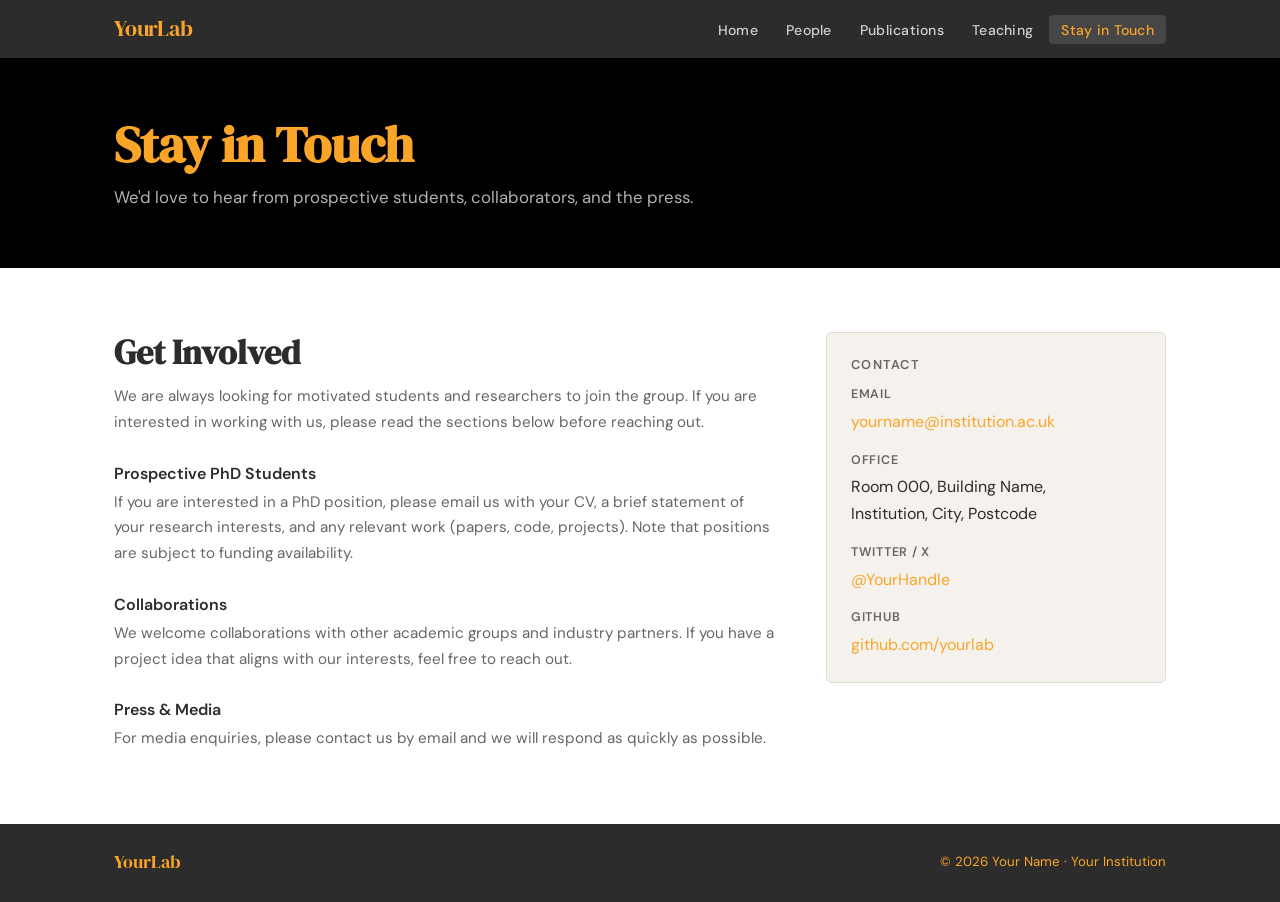
==== contact.html @ 8f4b20a2 "rework colours and style, division in pages, filled home and started people page" ====
<!DOCTYPE html>
<html lang="en">
<head>
    <meta charset="UTF-8">
    <meta name="viewport" content="width=device-width, initial-scale=1.0">
    <title>Stay in Touch · YourLab</title>
    <link rel="preconnect" href="https://fonts.googleapis.com">
    <link rel="preconnect" href="https://fonts.gstatic.com" crossorigin>
    <link href="https://fonts.googleapis.com/css2?family=DM+Serif+Display:ital@0;1&family=DM+Sans:wght@300;400;500;600&display=swap" rel="stylesheet">
    <link rel="stylesheet" href="style.css">
</head>
<body>

    <header class="site-header">
        <nav class="navbar">
            <a href="index.html" class="nav-logo">YourLab</a>
            <ul class="nav-links">
                <li><a href="index.html">Home</a></li>
                <li><a href="people.html">People</a></li>
                <li><a href="publications.html">Publications</a></li>
                <li><a href="teaching.html">Teaching</a></li>
                <li><a href="contact.html" class="active">Stay in Touch</a></li>
            </ul>
            <button class="nav-toggle" aria-label="Toggle menu">&#9776;</button>
        </nav>
    </header>

    <main>
        <section class="page-hero">
            <div class="container">
                <h1>Stay in Touch</h1>
                <p>We'd love to hear from prospective students, collaborators, and the press.</p>
            </div>
        </section>

        <section class="section-pad">
            <div class="container two-col">
                <div class="col-text">

                    <h2>Get Involved</h2>
                    <p>We are always looking for motivated students and researchers to join the group. If you are interested in working with us, please read the sections below before reaching out.</p>

                    <h3>Prospective PhD Students</h3>
                    <p>If you are interested in a PhD position, please email us with your CV, a brief statement of your research interests, and any relevant work (papers, code, projects). Note that positions are subject to funding availability.</p>

                    <h3>Collaborations</h3>
                    <p>We welcome collaborations with other academic groups and industry partners. If you have a project idea that aligns with our interests, feel free to reach out.</p>

                    <h3>Press &amp; Media</h3>
                    <p>For media enquiries, please contact us by email and we will respond as quickly as possible.</p>

                </div>
                <div class="col-aside">
                    <div class="info-card">
                        <h3>Contact</h3>
                        <ul class="contact-list">
                            <li>
                                <strong>Email</strong>
                                <a href="mailto:yourname@institution.ac.uk">yourname@institution.ac.uk</a>
                            </li>
                            <li>
                                <strong>Office</strong>
                                <span>Room 000, Building Name,<br>Institution, City, Postcode</span>
                            </li>
                            <li>
                                <strong>Twitter / X</strong>
                                <a href="#">@YourHandle</a>
                            </li>
                            <li>
                                <strong>GitHub</strong>
                                <a href="#">github.com/yourlab</a>
                            </li>
                        </ul>
                    </div>
                </div>
            </div>
        </section>
    </main>

    <footer class="site-footer">
        <div class="container footer-inner">
            <span class="footer-logo">YourLab</span>
            <p>© 2026 Your Name · Your Institution</p>
        </div>
    </footer>

    <script src="script.js"></script>
</body>
</html>
---- style.css ----
/* =============================================
   YourLab · Shared Stylesheet
   Inspired by academic lab sites (iDRAMA style)
   Inspired by academic lab sites (iDRAMA style)
   ============================================= */

/* ---------- CSS Variables ---------- */
:root {
    --navy:     	#1a2240;
    --navy-mid: 	#243057;
    --accent:   	#c0392b;       /* a warm academic red */
    --accent-lt:	#e8d5d3;
    --sand:     	#f5f2ee;
    --white:    	#ffffff;
    --text:     	#2c2c2c;
    --muted:    	#666666;
    --border:   	#e0dbd4;
	--orangelogo:	#faa528;
	--black:		#000000;

    --font-display: 'DM Serif Display', Georgia, serif;
    --font-body:    'DM Sans', system-ui, sans-serif;

    --max-w:    1100px;
    --radius:   6px;
    --transition: 0.2s ease;
}

/* ---------- Reset & Base ---------- */
*, *::before, *::after { box-sizing: border-box; margin: 0; padding: 0; }

html { scroll-behavior: smooth; }

body {
    font-family: var(--font-body);
    font-size: 1rem;
    line-height: 1.7;
    color: var(--text);
    background: var(--white);
}

a {
    color: var(--orangelogo);
    text-decoration: none;
    transition: opacity var(--transition);
}
a:hover { opacity: 0.75; }

h1, h2, h3 { font-family: var(--font-display); line-height: 1.2; }
h1 { font-size: clamp(2rem, 5vw, 3.2rem); }
h2 { font-size: clamp(1.5rem, 3vw, 2.1rem); }
h3 { font-size: 1.2rem; }

em { font-style: italic; }
strong { font-weight: 600; }

img { max-width: 100%; display: block; }

/* ---------- Utilities ---------- */
.container {
    max-width: var(--max-w);
    margin: 0 auto;
    padding: 0 1.5rem;
}

.section-pad { padding: 4rem 0; }
.alt-bg { background: var(--sand); }

.two-col {
    display: grid;
    grid-template-columns: 1fr 340px;
    gap: 3rem;
    align-items: start;
}

.section-text { max-width: 680px; color: var(--muted); }

/* ---------- Navigation ---------- */
.site-header {
    position: sticky;
    top: 0;
    z-index: 100;
    background: var(--text);
    box-shadow: 0 2px 12px rgba(0,0,0,0.18);
}

.navbar {
    display: flex;
    align-items: center;
    gap: 2rem;
    max-width: var(--max-w);
    margin: 0 auto;
    padding: 0 1.5rem;
    height: 58px;
}

.nav-logo {
    font-family: var(--font-display);
    font-size: 1.4rem;
    color: var(--orangelogo);
    letter-spacing: -0.01em;
    margin-right: auto;
    opacity: 1;
}
.nav-logo:hover { opacity: 0.85; }

.nav-links {
    list-style: none;
    display: flex;
    gap: 0.25rem;
}

.nav-links a {
    color: rgba(255,255,255,0.78);
    font-size: 0.88rem;
    font-weight: 500;
    letter-spacing: 0.02em;
    padding: 0.35rem 0.75rem;
    border-radius: 4px;
    transition: background var(--transition), color var(--transition);
}
.nav-links a:hover,
.nav-links a.active {
    background: rgba(255,255,255,0.12);
    color: var(--orangelogo);
    opacity: 1;
}

.nav-toggle {
    display: none;
    background: none;
    border: none;
    color: orangelogo;
    font-size: 1.4rem;
    cursor: pointer;
}

/* ---------- Hero (Home) ---------- */
.hero {
    background: var(--black);
    color: var(--orangelogo);
    padding: 5rem 1.5rem 4rem;
}

.hero-inner {
    max-width: var(--max-w);
    margin: 0 auto;
    display: flex;
    align-items: center;
    gap: 3rem;
}

.hero-text { flex: 1; }

.label {
    display: inline-block;
    font-size: 0.78rem;
    font-weight: 600;
    letter-spacing: 0.12em;
    text-transform: uppercase;
    color: var(--orangelogo);
    margin-bottom: 0.75rem;
}

.hero h1 { color: var(--orangelogo); margin-bottom: 1rem; }

.hero-sub {
    font-size: 1.1rem;
    color: rgba(255,255,255,0.78);
    max-width: 560px;
    margin-bottom: 1.75rem;
}

.hero-socials { display: flex; gap: 0.6rem; flex-wrap: wrap; }

.social-pill {
    border: 1px solid rgba(255,255,255,0.3);
    color: var(--orangelogo);
    padding: 0.3rem 0.9rem;
    border-radius: 20px;
    font-size: 0.82rem;
    font-weight: 500;
    transition: border-color var(--transition), background var(--transition);
}
.social-pill:hover {
    border-color: var(--orangelogo);
    background: rgba(255,255,255,0.1);
    opacity: 1;
}

.hero-badge {
    flex-shrink: 0;
}
.badge-ring {
    width: 300px;
    height: 300px;
    border-radius: 50%;
    border: 3px solid rgba(255,255,255,0.2);
    background: rgba(255,255,255,0.07);
    display: flex;
    align-items: center;
    justify-content: center;
    font-family: var(--font-display);
    font-size: 2rem;
    color: rgba(255,255,255,0.5);
    letter-spacing: -0.02em;
}

/* ---------- Page Hero (inner pages) ---------- */
.page-hero {
    background: var(--black);
    color: var(--white);
    padding: 3.5rem 1.5rem;
}
.page-hero h1 { color: var(--orangelogo); margin-bottom: 0.5rem; }
.page-hero p { color: rgba(255,255,255,0.7); font-size: 1.05rem; }

/* ---------- About ---------- */
.about h2 { margin-bottom: 1rem; }
.about p { color: var(--muted); margin-bottom: 1rem; }

/* ---------- Info Card (sidebar) ---------- */
.info-card {
    background: var(--sand);
    border: 1px solid var(--border);
    border-radius: var(--radius);
    padding: 1.5rem;
}
.info-card h3 {
    font-family: var(--font-body);
    font-size: 0.8rem;
    font-weight: 600;
    letter-spacing: 0.1em;
    text-transform: uppercase;
    color: var(--muted);
    margin-bottom: 0.75rem;
}

.tag-list {
    list-style: none;
    display: flex;
    flex-wrap: wrap;
    gap: 0.5rem;
}
.tag-list li {
    background: var(--white);
    border: 1px solid var(--border);
    border-radius: 4px;
    padding: 0.25rem 0.65rem;
    font-size: 0.85rem;
    color: var(--text);
}

/* ---------- News ---------- */
.news h2 { margin-bottom: 1.5rem; }
.news-grid {
    display: grid;
    grid-template-columns: repeat(auto-fill, minmax(280px, 1fr));
    gap: 1.25rem;
}
.news-card {
    background: var(--white);
    border: 1px solid var(--border);
    border-radius: var(--radius);
    padding: 1.25rem 1.5rem;
}
.news-card time {
    display: block;
    font-size: 0.78rem;
    font-weight: 600;
    letter-spacing: 0.06em;
    text-transform: uppercase;
    color: var(--orangelogo);
    margin-bottom: 0.4rem;
}
.news-card p { color: var(--muted); font-size: 0.92rem; }

/* ---------- Quick Links ---------- */
.quicklinks h2 { margin-bottom: 1.5rem; }
.ql-grid {
    display: grid;
    grid-template-columns: repeat(auto-fill, minmax(220px, 1fr));
    gap: 1rem;
}
.ql-card {
    display: block;
    border: 1px solid var(--border);
    border-radius: var(--radius);
    padding: 1.5rem;
    color: var(--text);
    transition: border-color var(--transition), box-shadow var(--transition), transform var(--transition);
}
.ql-card:hover {
    border-color: var(--orangelogo);
    box-shadow: 0 4px 16px rgba(0,0,0,0.08);
    transform: translateY(-2px);
    opacity: 1;
}
.ql-icon { display: block; font-size: 1.6rem; margin-bottom: 0.6rem; }
.ql-card h3 { margin-bottom: 0.4rem; font-size: 1.05rem; }
.ql-card p { font-size: 0.88rem; color: var(--muted); }

/* ---------- Group Heading ---------- */
.group-heading {
    font-family: var(--font-body);
    font-size: 0.78rem;
    font-weight: 600;
    letter-spacing: 0.12em;
    text-transform: uppercase;
    color: var(--muted);
    border-bottom: 1px solid var(--border);
    padding-bottom: 0.5rem;
    margin-bottom: 1.5rem;
    margin-top: 2.5rem;
}
.group-heading:first-of-type { margin-top: 0; }

/* ---------- People ---------- */
.people-grid {
    display: grid;
    grid-template-columns: repeat(auto-fill, minmax(240px, 1fr));
    gap: 1.25rem;
    margin-bottom: 1rem;
}
.people-grid--pi { grid-template-columns: 1fr; }

.person-card {
    border: 1px solid var(--border);
    border-radius: var(--radius);
    padding: 1.5rem;
    display: flex;
    flex-direction: column;
    align-items: flex-start;
    gap: 0.4rem;
}
.person-card--large {
    flex-direction: row;
    gap: 1.5rem;
    align-items: flex-start;
}

.person-avatar {
    width: 64px;
    height: 64px;
    border-radius: 50%;
    background: var(--border);
    flex-shrink: 0;
}
.person-card--large .person-avatar {
    width: 90px;
    height: 90px;
}

.person-info { flex: 1; }
.person-info h3 { font-size: 1.1rem; margin-bottom: 0.1rem; }

.person-role {
    font-size: 0.8rem;
    font-weight: 600;
    letter-spacing: 0.05em;
    text-transform: uppercase;
    color: var(--orangelogo);
    display: block;
    margin-bottom: 0.5rem;
}

.person-bio { font-size: 0.9rem; color: var(--muted); margin-bottom: 0.5rem; }

.person-links { display: flex; gap: 0.75rem; flex-wrap: wrap; }
.person-links a { font-size: 0.82rem; font-weight: 500; color: var(--black); }

.alumni-list {
    list-style: none;
    display: flex;
    flex-direction: column;
    gap: 0.5rem;
}
.alumni-list li { font-size: 0.92rem; color: var(--muted); }
.alumni-list strong { color: var(--text); }

/* ---------- Publications ---------- */
.pub-year-group { margin-bottom: 2.5rem; }
.pub-year {
    font-family: var(--font-display);
    font-size: 1.6rem;
    color: var(--black);
    border-left: 4px solid var(--orangelogo);
    padding-left: 0.75rem;
    margin-bottom: 1.25rem;
}

.pub-list { display: flex; flex-direction: column; gap: 1rem; }

.pub-item {
    border: 1px solid var(--border);
    border-radius: var(--radius);
    padding: 1.25rem 1.5rem;
    transition: border-color var(--transition);
}
.pub-item:hover { border-color: var(--orangelogo); }

.pub-meta { margin-bottom: 0.3rem; }
.pub-venue {
    font-size: 0.78rem;
    font-weight: 600;
    letter-spacing: 0.06em;
    text-transform: uppercase;
    color: var(--orangelogo);
}

.pub-title { font-family: var(--font-display); font-size: 1.05rem; margin-bottom: 0.25rem; }
.pub-authors { font-size: 0.88rem; color: var(--muted); margin-bottom: 0.6rem; }

.pub-links { display: flex; gap: 0.6rem; }
.pub-links a {
    font-size: 0.78rem;
    font-weight: 600;
    letter-spacing: 0.04em;
    color: var(--black);
    background: var(--sand);
    border: 1px solid var(--border);
    padding: 0.2rem 0.65rem;
    border-radius: 4px;
    transition: background var(--transition);
}
.pub-links a:hover { background: var(--border); opacity: 1; }

/* ---------- Teaching ---------- */
.course-list { display: flex; flex-direction: column; gap: 1.25rem; }
.course-card {
    border: 1px solid var(--border);
    border-radius: var(--radius);
    padding: 1.5rem;
}
.course-header {
    display: flex;
    align-items: center;
    gap: 0.75rem;
    margin-bottom: 0.4rem;
}
.course-code {
    font-size: 0.78rem;
    font-weight: 600;
    letter-spacing: 0.06em;
    text-transform: uppercase;
    color: var(--orangelogo);
}
.course-term {
    font-size: 0.78rem;
    color: var(--muted);
}
.course-card h3 { margin-bottom: 0.4rem; }
.course-card p { color: var(--muted); font-size: 0.9rem; margin-bottom: 0.75rem; }

/* ---------- Contact ---------- */
.contact-list {
    list-style: none;
    display: flex;
    flex-direction: column;
    gap: 0.9rem;
}
.contact-list li { display: flex; flex-direction: column; gap: 0.15rem; }
.contact-list strong { font-size: 0.78rem; font-weight: 600; letter-spacing: 0.06em; text-transform: uppercase; color: var(--muted); }

.col-text h2 { margin-bottom: 0.75rem; }
.col-text h3 { margin-top: 1.75rem; margin-bottom: 0.4rem; font-family: var(--font-body); font-size: 1rem; font-weight: 600; }
.col-text p { color: var(--muted); margin-bottom: 0.5rem; font-size: 0.95rem; }

/* ---------- Footer ---------- */
.site-footer {
    background: var(--text);
    color: var(--orangelogo);
    padding: 1.5rem 0;
}
.footer-inner {
    display: flex;
    align-items: center;
    justify-content: space-between;
    gap: 1rem;
}
.footer-logo {
    font-family: var(--font-display);
    font-size: 1.1rem;
    color: var(--orangelogo);
}
.footer-inner p { font-size: 0.83rem; }

/* ---------- Responsive ---------- */
@media (max-width: 768px) {
    .nav-links { display: none; }
    .nav-toggle { display: block; }
    .nav-links.open {
        display: flex;
        flex-direction: column;
        position: absolute;
        top: 58px;
        left: 0;
        right: 0;
        background: var(--navy);
        padding: 1rem 1.5rem;
        gap: 0.25rem;
    }

    .two-col { grid-template-columns: 1fr; }
    .hero-inner { flex-direction: column; }
    .hero-badge { display: none; }
    .person-card--large { flex-direction: column; }
    .footer-inner { flex-direction: column; text-align: center; }
}
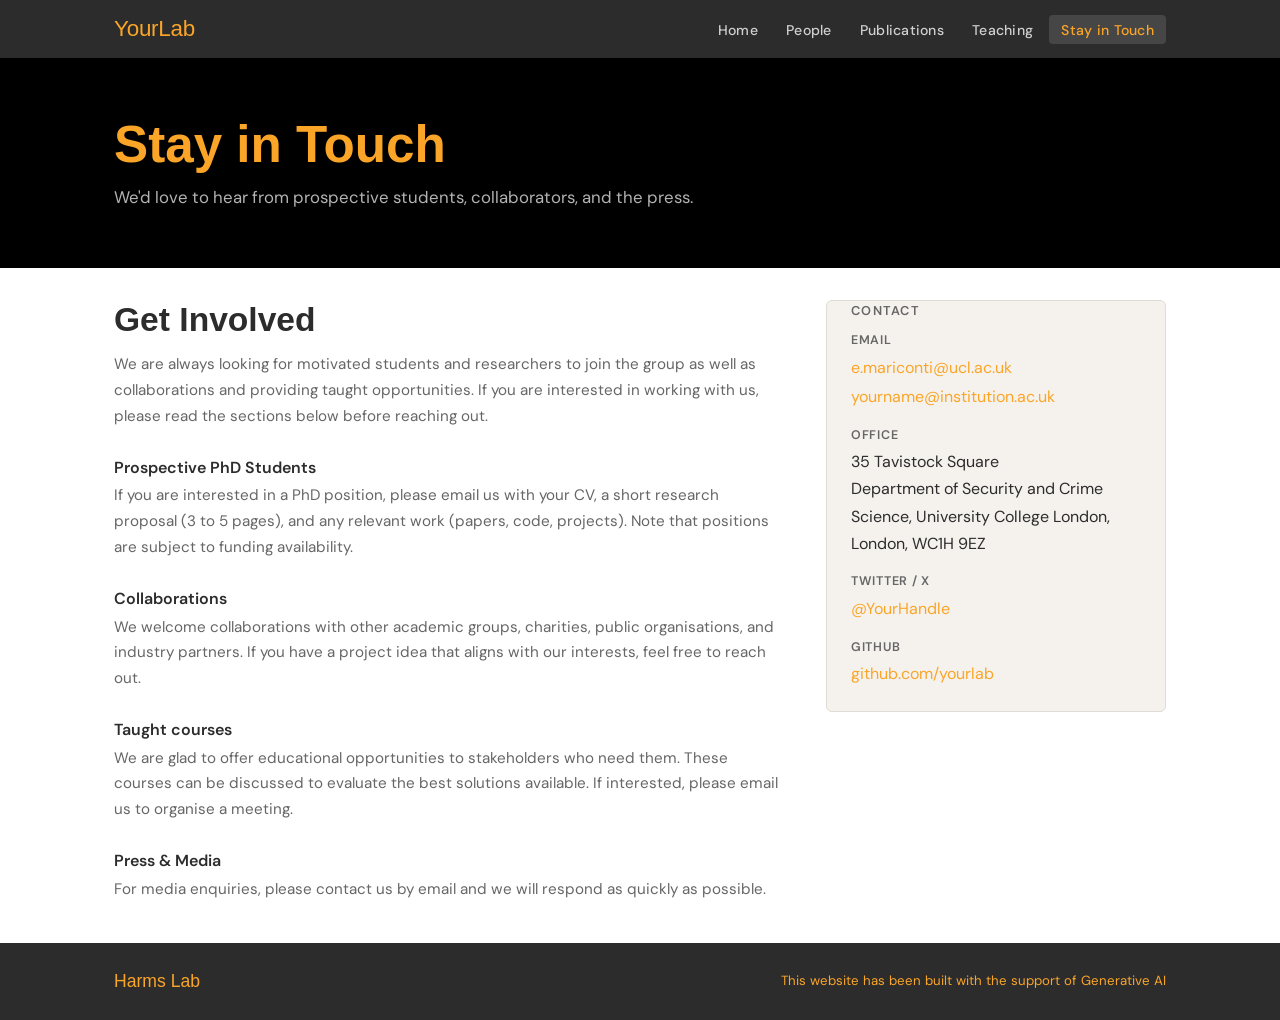
==== commit c8e0e95a: "finished pages, needs only a few more people and to revise" ====
--- a/contact.html
+++ b/contact.html
@@ -3,7 +3,7 @@
 <head>
     <meta charset="UTF-8">
     <meta name="viewport" content="width=device-width, initial-scale=1.0">
-    <title>Stay in Touch · YourLab</title>
+    <title>Stay in Touch · Harms Lab</title>
     <link rel="preconnect" href="https://fonts.googleapis.com">
     <link rel="preconnect" href="https://fonts.gstatic.com" crossorigin>
     <link href="https://fonts.googleapis.com/css2?family=DM+Serif+Display:ital@0;1&family=DM+Sans:wght@300;400;500;600&display=swap" rel="stylesheet">
@@ -38,13 +38,16 @@
                 <div class="col-text">
 
                     <h2>Get Involved</h2>
-                    <p>We are always looking for motivated students and researchers to join the group. If you are interested in working with us, please read the sections below before reaching out.</p>
+                    <p>We are always looking for motivated students and researchers to join the group as well as collaborations and providing taught opportunities. If you are interested in working with us, please read the sections below before reaching out.</p>
 
                     <h3>Prospective PhD Students</h3>
-                    <p>If you are interested in a PhD position, please email us with your CV, a brief statement of your research interests, and any relevant work (papers, code, projects). Note that positions are subject to funding availability.</p>
+                    <p>If you are interested in a PhD position, please email us with your CV, a short research proposal (3 to 5 pages), and any relevant work (papers, code, projects). Note that positions are subject to funding availability.</p>
 
                     <h3>Collaborations</h3>
-                    <p>We welcome collaborations with other academic groups and industry partners. If you have a project idea that aligns with our interests, feel free to reach out.</p>
+                    <p>We welcome collaborations with other academic groups, charities, public organisations, and industry partners. If you have a project idea that aligns with our interests, feel free to reach out.</p>
+
+					<h3>Taught courses</h3>
+                    <p>We are glad to offer educational opportunities to stakeholders who need them. These courses can be discussed to evaluate the best solutions available. If interested, please email us to organise a meeting.</p>
 
                     <h3>Press &amp; Media</h3>
                     <p>For media enquiries, please contact us by email and we will respond as quickly as possible.</p>
@@ -56,11 +59,12 @@
                         <ul class="contact-list">
                             <li>
                                 <strong>Email</strong>
-                                <a href="mailto:yourname@institution.ac.uk">yourname@institution.ac.uk</a>
+                                <a href="mailto:e.mariconti@ucl.ac.uk">e.mariconti@ucl.ac.uk</a>
+								<a href="mailto:yourname@institution.ac.uk">yourname@institution.ac.uk</a>
                             </li>
                             <li>
                                 <strong>Office</strong>
-                                <span>Room 000, Building Name,<br>Institution, City, Postcode</span>
+                                <span>35 Tavistock Square<br>Department of Security and Crime Science, University College London, London, WC1H 9EZ</span>
                             </li>
                             <li>
                                 <strong>Twitter / X</strong>
@@ -79,8 +83,8 @@
 
     <footer class="site-footer">
         <div class="container footer-inner">
-            <span class="footer-logo">YourLab</span>
-            <p>© 2026 Your Name · Your Institution</p>
+            <span class="footer-logo">Harms Lab</span>
+            <p>This website has been built with the support of Generative AI</p>
         </div>
     </footer>
 
--- a/style.css
+++ b/style.css
@@ -18,7 +18,7 @@
 	--orangelogo:	#faa528;
 	--black:		#000000;
 
-    --font-display: 'DM Serif Display', Georgia, serif;
+    --font-display: 'Montserrat', sans-serif;
     --font-body:    'DM Sans', system-ui, sans-serif;
 
     --max-w:    1100px;
@@ -63,7 +63,7 @@
     padding: 0 1.5rem;
 }
 
-.section-pad { padding: 4rem 0; }
+.section-pad { padding: 2rem 0; }
 .alt-bg { background: var(--sand); }
 
 .two-col {
@@ -225,6 +225,8 @@
     border: 1px solid var(--border);
     border-radius: var(--radius);
     padding: 1.5rem;
+	padding-top: 0.1rem;
+	/*width: fit-content*/
 }
 .info-card h3 {
     font-family: var(--font-body);
@@ -249,7 +251,11 @@
     padding: 0.25rem 0.65rem;
     font-size: 0.85rem;
     color: var(--text);
-}
+	display: flex;
+	width: fit-content
+}
+
+
 
 /* ---------- News ---------- */
 .news h2 { margin-bottom: 1.5rem; }
@@ -507,3 +513,41 @@
     .person-card--large { flex-direction: column; }
     .footer-inner { flex-direction: column; text-align: center; }
 }
+
+/*
+ul {
+    padding-left: 1.5rem;
+} */
+
+
+.filter-bar {
+    display: flex;
+    flex-wrap: wrap;
+    gap: 0.5rem;
+    margin-bottom: 2rem;
+}
+
+.filter-btn {
+    border: 1px solid var(--text);
+    background: var(--white);
+    padding: 0.35rem 0.9rem;
+    border-radius: 20px;
+    font-size: 0.85rem;
+    font-family: var(--font-body);
+    cursor: pointer;
+    transition: background var(--transition), border-color var(--transition);
+}
+
+.filter-btn:hover {
+    border-color: var(--orange);
+}
+
+.filter-btn.active {
+    background: var(--text);
+    color: var(--orangelogo);
+    border-color: var(--orangelogo);
+}
+
+.pub-item.hidden {
+    display: none;
+}
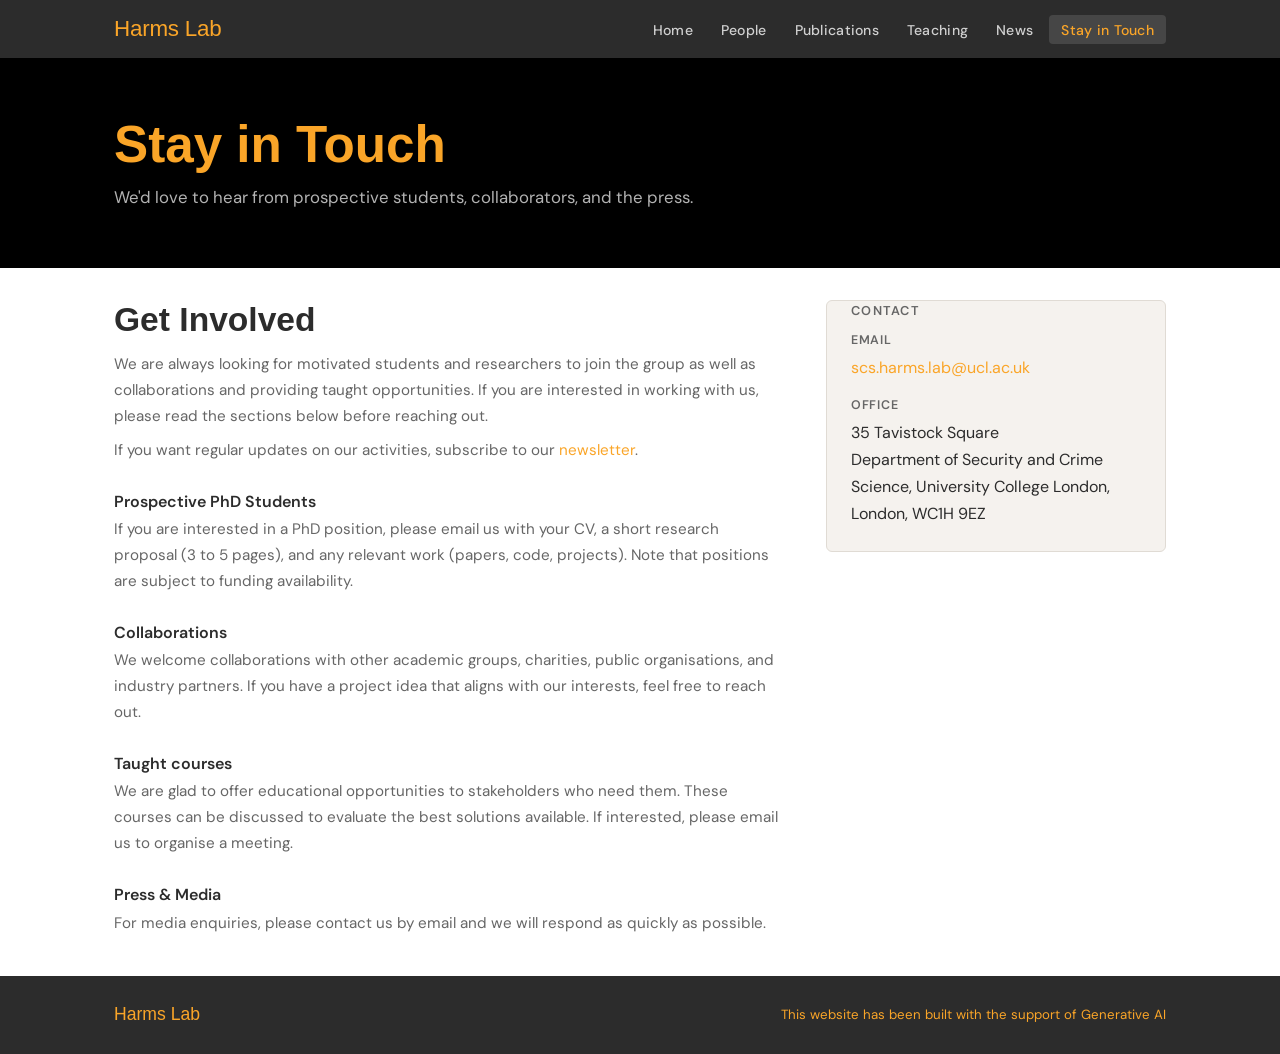
==== commit 9f401532: "bulk changes, added people to group and the news section" ====
--- a/contact.html
+++ b/contact.html
@@ -13,12 +13,13 @@
 
     <header class="site-header">
         <nav class="navbar">
-            <a href="index.html" class="nav-logo">YourLab</a>
+            <a href="index.html" class="nav-logo">Harms Lab</a>
             <ul class="nav-links">
                 <li><a href="index.html">Home</a></li>
                 <li><a href="people.html">People</a></li>
                 <li><a href="publications.html">Publications</a></li>
                 <li><a href="teaching.html">Teaching</a></li>
+                <li><a href="news.html">News</a></li>
                 <li><a href="contact.html" class="active">Stay in Touch</a></li>
             </ul>
             <button class="nav-toggle" aria-label="Toggle menu">&#9776;</button>
@@ -39,6 +40,7 @@
 
                     <h2>Get Involved</h2>
                     <p>We are always looking for motivated students and researchers to join the group as well as collaborations and providing taught opportunities. If you are interested in working with us, please read the sections below before reaching out.</p>
+					<p>If you want regular updates on our activities, subscribe to our <a href="#">newsletter</a>.</p>
 
                     <h3>Prospective PhD Students</h3>
                     <p>If you are interested in a PhD position, please email us with your CV, a short research proposal (3 to 5 pages), and any relevant work (papers, code, projects). Note that positions are subject to funding availability.</p>
@@ -59,14 +61,14 @@
                         <ul class="contact-list">
                             <li>
                                 <strong>Email</strong>
-                                <a href="mailto:e.mariconti@ucl.ac.uk">e.mariconti@ucl.ac.uk</a>
-								<a href="mailto:yourname@institution.ac.uk">yourname@institution.ac.uk</a>
+                                <a href="mailto:scs.harms.lab@ucl.ac.uk">scs.harms.lab@ucl.ac.uk</a>
                             </li>
                             <li>
                                 <strong>Office</strong>
                                 <span>35 Tavistock Square<br>Department of Security and Crime Science, University College London, London, WC1H 9EZ</span>
                             </li>
-                            <li>
+<!-- 
+                           <li>
                                 <strong>Twitter / X</strong>
                                 <a href="#">@YourHandle</a>
                             </li>
@@ -74,6 +76,7 @@
                                 <strong>GitHub</strong>
                                 <a href="#">github.com/yourlab</a>
                             </li>
+-->
                         </ul>
                     </div>
                 </div>
@@ -88,6 +91,7 @@
         </div>
     </footer>
 
+    <script src="news-data.js"></script>
     <script src="script.js"></script>
 </body>
 </html>
--- a/style.css
+++ b/style.css
@@ -280,6 +280,44 @@
     margin-bottom: 0.4rem;
 }
 .news-card p { color: var(--muted); font-size: 0.92rem; }
+
+.news-more-link {
+    display: inline-block;
+    margin-top: 1.25rem;
+    font-size: 0.88rem;
+    font-weight: 600;
+    color: var(--text);
+}
+.news-more-link:hover { color: var(--orangelogo); opacity: 1; }
+
+/* ---------- Newsletter Banner (News page) ---------- */
+.newsletter-banner {
+    display: flex;
+    align-items: center;
+    justify-content: space-between;
+    gap: 1.5rem;
+    flex-wrap: wrap;
+    background: var(--sand);
+    border: 1px solid var(--border);
+    border-radius: var(--radius);
+    padding: 1.75rem 2rem;
+    margin-bottom: 2.5rem;
+}
+.newsletter-text h2 { font-size: 1.3rem; margin-bottom: 0.3rem; }
+.newsletter-text p { color: var(--muted); font-size: 0.92rem; max-width: 480px; margin: 0; }
+
+.newsletter-btn {
+    flex-shrink: 0;
+    background: var(--text);
+    color: var(--orangelogo);
+    font-weight: 600;
+    font-size: 0.88rem;
+    padding: 0.65rem 1.4rem;
+    border-radius: 20px;
+    white-space: nowrap;
+    transition: opacity var(--transition);
+}
+.newsletter-btn:hover { opacity: 0.85; }
 
 /* ---------- Quick Links ---------- */
 .quicklinks h2 { margin-bottom: 1.5rem; }
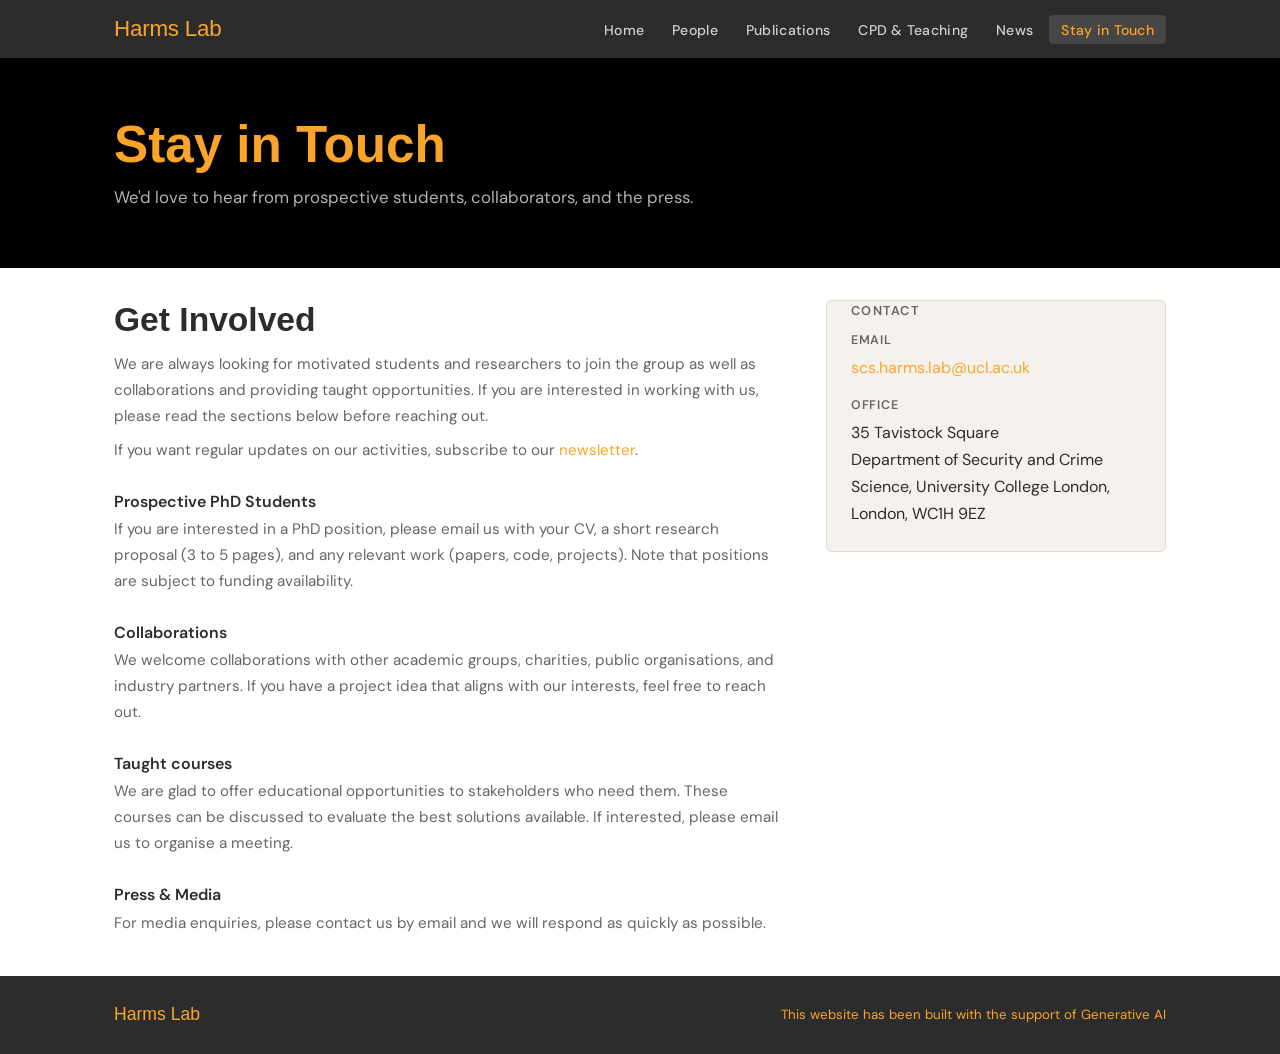
==== commit c88aea56: "teaching page updated" ====
--- a/contact.html
+++ b/contact.html
@@ -18,7 +18,7 @@
                 <li><a href="index.html">Home</a></li>
                 <li><a href="people.html">People</a></li>
                 <li><a href="publications.html">Publications</a></li>
-                <li><a href="teaching.html">Teaching</a></li>
+                <li><a href="teaching.html">CPD & Teaching</a></li>
                 <li><a href="news.html">News</a></li>
                 <li><a href="contact.html" class="active">Stay in Touch</a></li>
             </ul>
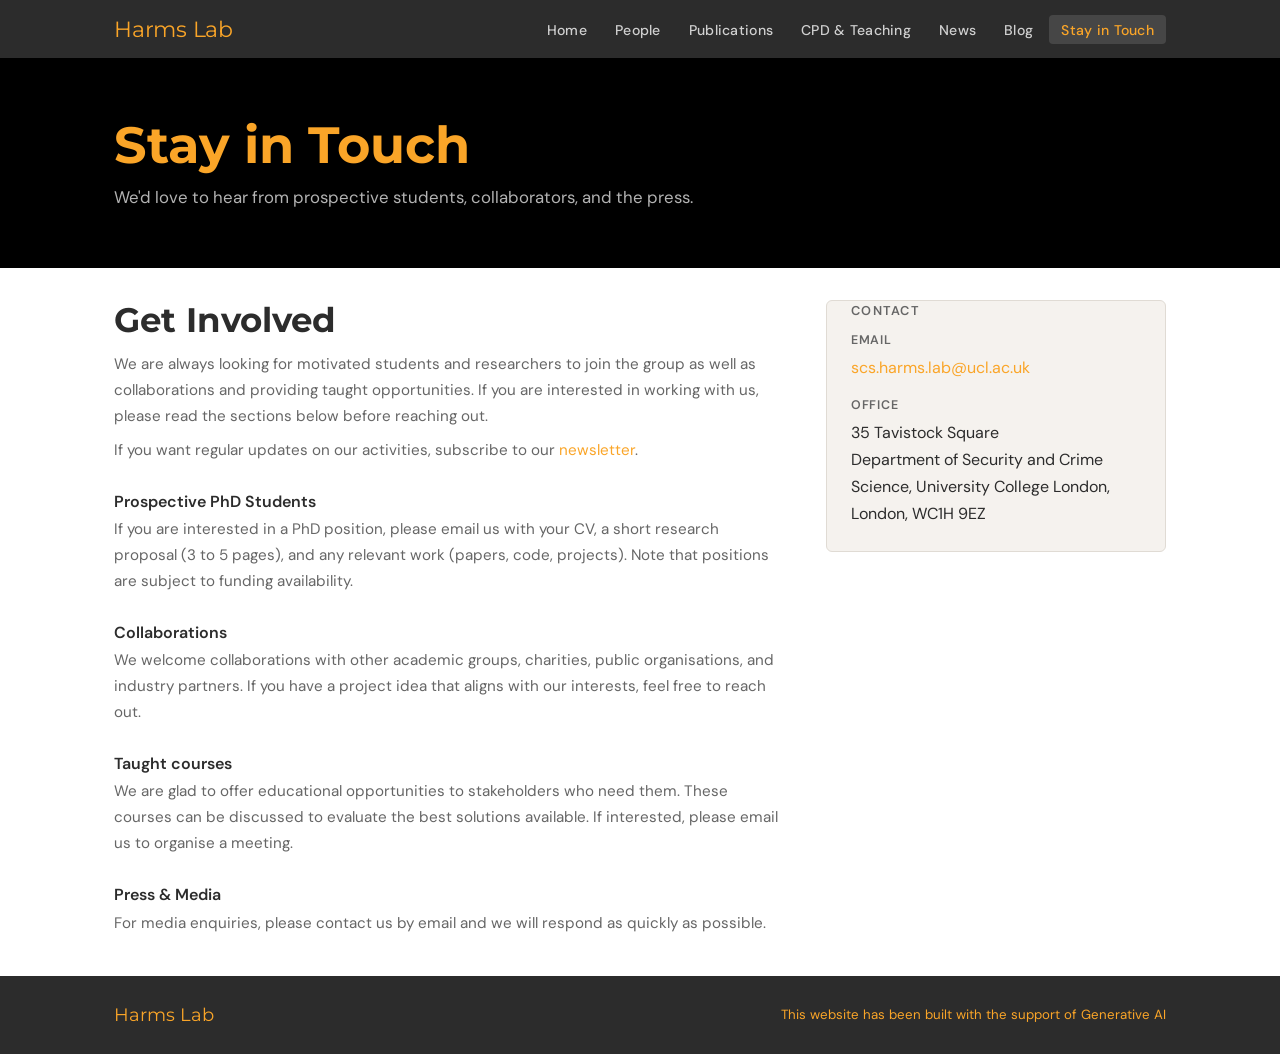
==== commit 78057b63: "adding blog page with blog post" ====
--- a/contact.html
+++ b/contact.html
@@ -6,8 +6,10 @@
     <title>Stay in Touch · Harms Lab</title>
     <link rel="preconnect" href="https://fonts.googleapis.com">
     <link rel="preconnect" href="https://fonts.gstatic.com" crossorigin>
+	<link href="https://fonts.googleapis.com/css2?family=Montserrat:wght@300;400;500;700&display=swap" rel="stylesheet">
     <link href="https://fonts.googleapis.com/css2?family=DM+Serif+Display:ital@0;1&family=DM+Sans:wght@300;400;500;600&display=swap" rel="stylesheet">
     <link rel="stylesheet" href="style.css">
+	<script defer src="https://umami-em-ari.vercel.app/script.js" data-website-id="93b373d1-3349-46d1-801b-556b410afc2d"></script>
 </head>
 <body>
 
@@ -20,6 +22,7 @@
                 <li><a href="publications.html">Publications</a></li>
                 <li><a href="teaching.html">CPD & Teaching</a></li>
                 <li><a href="news.html">News</a></li>
+				<li><a href="blog.html">Blog</a></li>
                 <li><a href="contact.html" class="active">Stay in Touch</a></li>
             </ul>
             <button class="nav-toggle" aria-label="Toggle menu">&#9776;</button>
@@ -40,7 +43,7 @@
 
                     <h2>Get Involved</h2>
                     <p>We are always looking for motivated students and researchers to join the group as well as collaborations and providing taught opportunities. If you are interested in working with us, please read the sections below before reaching out.</p>
-					<p>If you want regular updates on our activities, subscribe to our <a href="#">newsletter</a>.</p>
+					<p>If you want regular updates on our activities, subscribe to our <a href="https://forms.office.com/Pages/ResponsePage.aspx?id=_oivH5ipW0yTySEKEdmlwhon1qLAUiFGnLO7OYK-ywlUOEpJUjVYSlRJVktGSkdDSzNOT0hWTzRQUi4u">newsletter</a>.</p>
 
                     <h3>Prospective PhD Students</h3>
                     <p>If you are interested in a PhD position, please email us with your CV, a short research proposal (3 to 5 pages), and any relevant work (papers, code, projects). Note that positions are subject to funding availability.</p>
--- a/style.css
+++ b/style.css
@@ -243,6 +243,7 @@
     display: flex;
     flex-wrap: wrap;
     gap: 0.5rem;
+    margin-bottom: 1rem;
 }
 .tag-list li {
     background: var(--white);
@@ -588,4 +589,110 @@
 
 .pub-item.hidden {
     display: none;
+}
+
+
+/* ---------- Blog ---------- */
+.blog-list {
+    display: flex;
+    flex-direction: column;
+    gap: 1.25rem;
+}
+
+.blog-card {
+    display: block;
+    border: 1px solid var(--border);
+    border-radius: var(--radius);
+    padding: 1.5rem 1.75rem;
+    color: var(--text);
+    transition: border-color var(--transition), box-shadow var(--transition), transform var(--transition);
+}
+.blog-card:hover {
+    border-color: var(--orangelogo);
+    box-shadow: 0 4px 16px rgba(0,0,0,0.07);
+    transform: translateY(-2px);
+    opacity: 1;
+}
+
+.blog-card-meta {
+    display: flex;
+    gap: 1rem;
+    align-items: center;
+    margin-bottom: 0.4rem;
+}
+.blog-card-meta time {
+    font-size: 0.78rem;
+    font-weight: 600;
+    letter-spacing: 0.06em;
+    text-transform: uppercase;
+    color: var(--orangelogo);
+}
+.blog-author {
+    font-size: 0.82rem;
+    color: var(--muted);
+}
+.blog-card-meta time + .blog-author::before {
+    content: '·';
+    margin-right: 1rem;
+    color: var(--border);
+}
+
+.blog-card-title {
+    font-size: 1.15rem;
+    margin-bottom: 0.4rem;
+    color: var(--text);
+}
+.blog-card-excerpt {
+    font-size: 0.92rem;
+    color: var(--muted);
+    margin-bottom: 0.75rem;
+}
+.blog-read-more {
+    font-size: 0.82rem;
+    font-weight: 600;
+    color: var(--orangelogo);
+}
+
+/* ---------- Blog post body ---------- */
+.post-back {
+    display: inline-block;
+    font-size: 0.85rem;
+    font-weight: 600;
+    color: rgba(255,255,255,0.6);
+    margin-bottom: 1rem;
+}
+.post-back:hover { color: var(--orangelogo); opacity: 1; }
+
+.post-body {
+    max-width: 720px;
+}
+.post-body p {
+    color: var(--muted);
+    margin-bottom: 1rem;
+    font-size: 0.97rem;
+    line-height: 1.8;
+}
+.post-body h2 {
+    font-size: 1.3rem;
+    margin-top: 2rem;
+    margin-bottom: 0.6rem;
+    color: var(--text);
+}
+.post-body ul, .post-body ol {
+    padding-left: 1.5rem;
+    margin-bottom: 1rem;
+}
+.post-body li {
+    color: var(--muted);
+    font-size: 0.97rem;
+    margin-bottom: 0.3rem;
+    line-height: 1.8;
+}
+.post-body a { color: var(--orangelogo); }
+.post-body strong { color: var(--text); }
+
+.post-footer {
+    margin-top: 3rem;
+    padding-top: 1.5rem;
+    border-top: 1px solid var(--border);
 }
